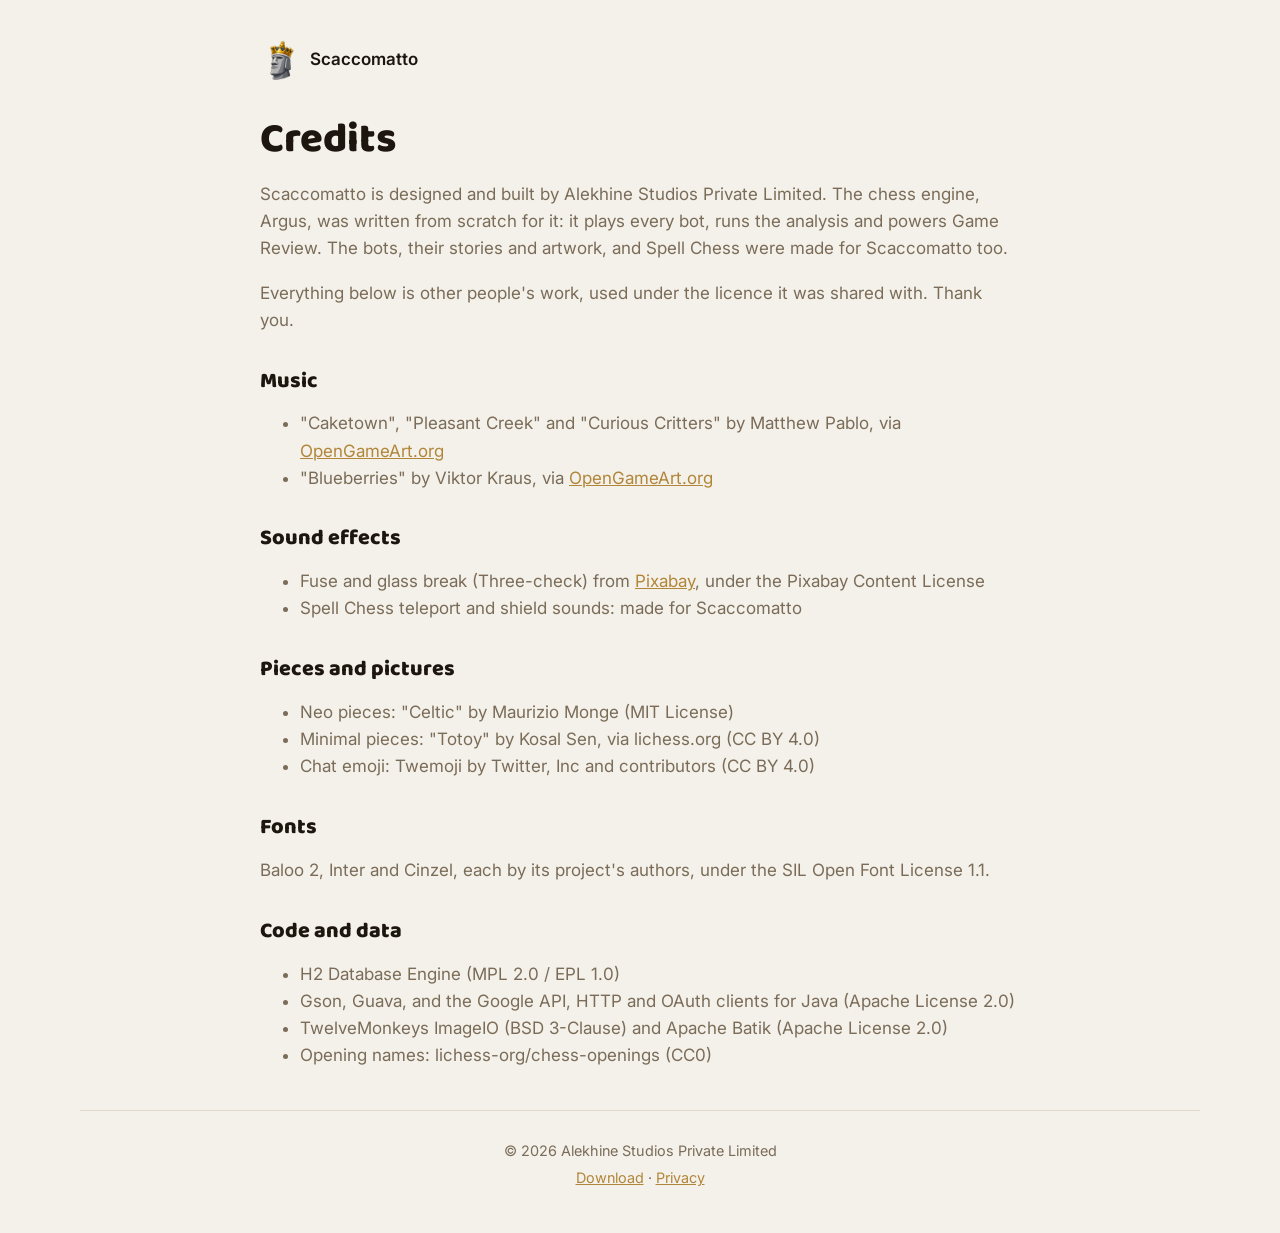
==== credits.html @ 59cbc1a7 "Website" ====
<!doctype html>
<html lang="en">
<head>
<meta charset="utf-8">
<meta name="viewport" content="width=device-width, initial-scale=1">
<title>Scaccomatto Credits</title>
<link rel="icon" href="img/icon.png">
<link rel="preconnect" href="https://fonts.googleapis.com">
<link rel="preconnect" href="https://fonts.gstatic.com" crossorigin>
<link href="https://fonts.googleapis.com/css2?family=Baloo+2:wght@700;800&family=Inter:wght@400;500;600&display=swap" rel="stylesheet">
<link rel="stylesheet" href="style.css">
</head>
<body>
<div class="page">
  <a class="back" href="index.html"><img src="img/icon.png" alt="" width="40" height="40">Scaccomatto</a>

  <h1>Credits</h1>
  <p>Scaccomatto is designed and built by Alekhine Studios Private Limited. The chess engine, Argus, was written from scratch for it: it plays every bot, runs the analysis and powers Game Review. The bots, their stories and artwork, and Spell Chess were made for Scaccomatto too.</p>
  <p>Everything below is other people's work, used under the licence it was shared with. Thank you.</p>

  <h2>Music</h2>
  <ul>
    <li>"Caketown", "Pleasant Creek" and "Curious Critters" by Matthew Pablo, via <a href="https://opengameart.org/users/matthew-pablo">OpenGameArt.org</a></li>
    <li>"Blueberries" by Viktor Kraus, via <a href="https://opengameart.org/content/blueberries">OpenGameArt.org</a></li>
  </ul>

  <h2>Sound effects</h2>
  <ul>
    <li>Fuse and glass break (Three-check) from <a href="https://pixabay.com/sound-effects/">Pixabay</a>, under the Pixabay Content License</li>
    <li>Spell Chess teleport and shield sounds: made for Scaccomatto</li>
  </ul>

  <h2>Pieces and pictures</h2>
  <ul>
    <li>Neo pieces: "Celtic" by Maurizio Monge (MIT License)</li>
    <li>Minimal pieces: "Totoy" by Kosal Sen, via lichess.org (CC BY 4.0)</li>
    <li>Chat emoji: Twemoji by Twitter, Inc and contributors (CC BY 4.0)</li>
  </ul>

  <h2>Fonts</h2>
  <p>Baloo 2, Inter and Cinzel, each by its project's authors, under the SIL Open Font License 1.1.</p>

  <h2>Code and data</h2>
  <ul>
    <li>H2 Database Engine (MPL 2.0 / EPL 1.0)</li>
    <li>Gson, Guava, and the Google API, HTTP and OAuth clients for Java (Apache License 2.0)</li>
    <li>TwelveMonkeys ImageIO (BSD 3-Clause) and Apache Batik (Apache License 2.0)</li>
    <li>Opening names: lichess-org/chess-openings (CC0)</li>
  </ul>
</div>
<footer>
  <p>© 2026 Alekhine Studios Private Limited</p>
  <p><a href="index.html">Download</a> · <a href="privacy.html">Privacy</a></p>
</footer>
</body>
</html>
---- style.css ----
:root {
  --bg: #f4f1ea;
  --bg-2: #ebe6db;
  --card: #ffffff;
  --ink: #1c160e;
  --muted: #7a6c58;
  --line: #e0d9cb;
  --gold: #d6a034;
  --gold-deep: #b1863a;
  --shadow: 0 1px 2px rgba(25, 18, 10, .08), 0 8px 24px rgba(25, 18, 10, .10);
  --radius: 22px;
  color-scheme: light;
}
@media (prefers-color-scheme: dark) {
  :root:not([data-theme="light"]) {
    --bg: #1b1b20;
    --bg-2: #232329;
    --card: #26262d;
    --ink: #f3efe7;
    --muted: #b0a796;
    --line: #34343c;
    --gold: #e0ad45;
    --gold-deep: #e9bf68;
    --shadow: 0 1px 2px rgba(0, 0, 0, .3), 0 8px 24px rgba(0, 0, 0, .35);
    color-scheme: dark;
  }
}
:root[data-theme="dark"] {
  --bg: #1b1b20; --bg-2: #232329; --card: #26262d; --ink: #f3efe7; --muted: #b0a796;
  --line: #34343c; --gold: #e0ad45; --gold-deep: #e9bf68;
  --shadow: 0 1px 2px rgba(0, 0, 0, .3), 0 8px 24px rgba(0, 0, 0, .35);
  color-scheme: dark;
}

* { box-sizing: border-box; }
html { -webkit-text-size-adjust: 100%; }
body {
  margin: 0;
  background: var(--bg);
  color: var(--ink);
  font: 17px/1.6 Inter, system-ui, -apple-system, "Segoe UI", sans-serif;
}
img { max-width: 100%; height: auto; display: block; }
a { color: var(--gold-deep); }
a:hover { color: var(--gold); }
h1, h2, h3 { font-family: "Baloo 2", Inter, sans-serif; line-height: 1.15; margin: 0 0 .4em; }
h2 { font-size: clamp(1.6rem, 3vw, 2.1rem); font-weight: 800; }
h3 { font-size: 1.35rem; font-weight: 800; }
code {
  font: .92em ui-monospace, SFMono-Regular, Menlo, Consolas, monospace;
  background: var(--bg-2); border: 1px solid var(--line); border-radius: 6px; padding: .05em .35em;
}
code.block { display: inline-block; margin-top: .4em; padding: .45em .7em; word-break: break-all; }

.hero, main, footer { width: min(1120px, 100% - 32px); margin-inline: auto; }

.hero { text-align: center; padding: 56px 0 28px; }
.wordmark { width: min(620px, 100%); margin: 0 auto; }
.tagline { font: 800 clamp(1.3rem, 3vw, 1.7rem) "Baloo 2", sans-serif; margin: 10px 0 4px; }
.lead { color: var(--muted); max-width: 600px; margin: 0 auto 28px; }

.downloads { display: flex; gap: 14px; justify-content: center; flex-wrap: wrap; }
.btn {
  display: inline-flex; align-items: center; gap: 14px; text-decoration: none;
  padding: 14px 24px 14px 20px; border-radius: 18px; min-width: 270px;
  box-shadow: var(--shadow); transition: transform .15s ease, box-shadow .15s ease, background .15s ease;
}
.btn:hover { transform: translateY(-2px); }
.btn:focus-visible { outline: 3px solid var(--gold); outline-offset: 3px; }
.btn svg { width: 28px; height: 28px; fill: currentColor; flex: none; }
.btn span { display: flex; flex-direction: column; text-align: left; line-height: 1.25; }
.btn strong { font: 800 1.15rem "Baloo 2", sans-serif; }
.btn small { font-size: .82rem; opacity: .85; }
.btn-primary { background: var(--gold); color: #fff; }
.btn-primary:hover { background: #c8922a; color: #fff; }
.btn-secondary { background: var(--card); color: var(--ink); border: 1px solid var(--line); }
.btn-secondary:hover { color: var(--ink); }
.fineprint { color: var(--muted); font-size: .9rem; margin-top: 18px; }

.showcase { margin: 24px 0 64px; }
.showcase img, .features img, .gallery img {
  border-radius: var(--radius); box-shadow: var(--shadow); border: 1px solid var(--line);
}

.features { display: grid; grid-template-columns: repeat(2, 1fr); gap: 40px 32px; margin-bottom: 56px; }
.features article img { margin-bottom: 16px; }
.features p { color: var(--muted); margin: 0; }

.gallery { display: grid; grid-template-columns: repeat(4, 1fr); gap: 14px; margin-bottom: 72px; }
.gallery img { border-radius: 14px; }

.install { margin-bottom: 64px; }
.cols { display: grid; grid-template-columns: 1fr 1fr; gap: 20px; }
.card {
  background: var(--card); border: 1px solid var(--line); border-radius: var(--radius);
  padding: 22px 26px; box-shadow: var(--shadow);
}
.card ol { padding-left: 1.2em; margin: 0 0 12px; }
.card li { margin-bottom: 8px; }
.note { color: var(--muted); font-size: .9rem; margin: 0; }

.faq { margin-bottom: 64px; max-width: 760px; }
details {
  background: var(--card); border: 1px solid var(--line); border-radius: 16px;
  padding: 14px 20px; margin-bottom: 10px;
}
summary { cursor: pointer; font-weight: 600; }
details p { color: var(--muted); margin: 10px 0 2px; }

footer { border-top: 1px solid var(--line); padding: 24px 0 40px; color: var(--muted); font-size: .9rem; text-align: center; }
footer p { margin: 4px 0; }

/* plain text pages (privacy, credits) */
.page { width: min(760px, 100% - 32px); margin: 0 auto; padding: 40px 0 24px; }
.page .back { display: inline-flex; align-items: center; gap: 10px; text-decoration: none; color: var(--ink); font-weight: 600; }
.page .back img { width: 40px; }
.page h1 { font-size: clamp(2rem, 5vw, 2.6rem); font-weight: 800; margin-top: 28px; }
.page h2 { font-size: 1.35rem; margin-top: 1.6em; }
.page p, .page li { color: var(--muted); }
.page .updated { font-size: .9rem; }

@media (max-width: 820px) {
  .features, .cols { grid-template-columns: 1fr; }
  .gallery { grid-template-columns: 1fr 1fr; }
  .btn { min-width: 0; width: 100%; }
}
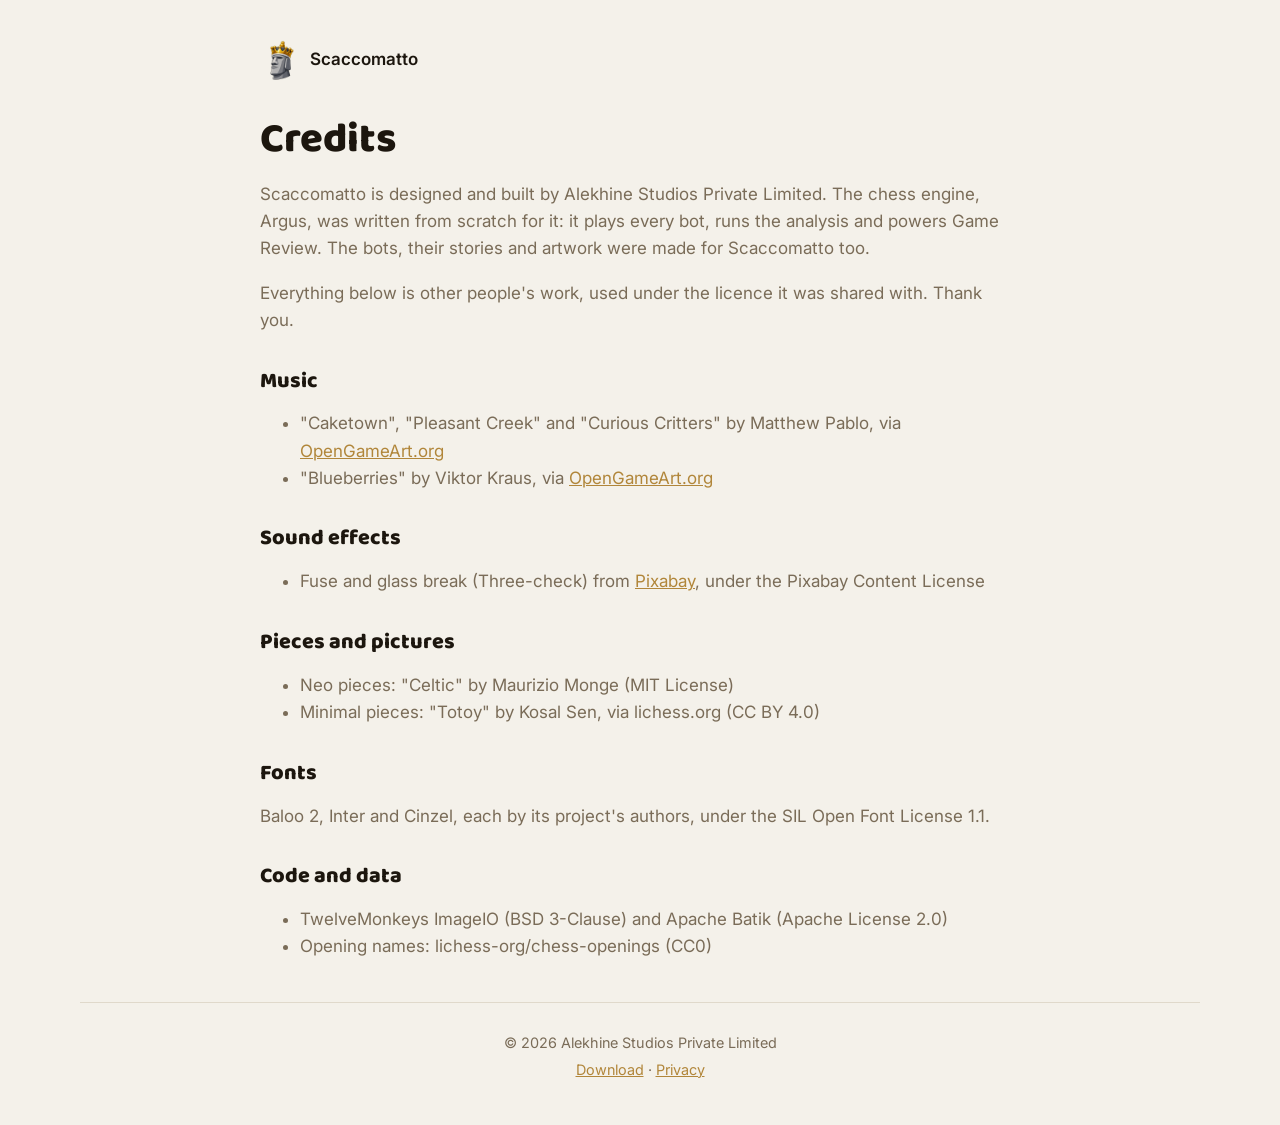
==== commit 47506306: "Offer the free version" ====
--- a/credits.html
+++ b/credits.html
@@ -3,7 +3,7 @@
 <head>
 <meta charset="utf-8">
 <meta name="viewport" content="width=device-width, initial-scale=1">
-<title>Scaccomatto Credits</title>
+<title>Scaccomatto Free Credits</title>
 <link rel="icon" href="img/icon.png">
 <link rel="preconnect" href="https://fonts.googleapis.com">
 <link rel="preconnect" href="https://fonts.gstatic.com" crossorigin>
@@ -15,7 +15,7 @@
   <a class="back" href="index.html"><img src="img/icon.png" alt="" width="40" height="40">Scaccomatto</a>
 
   <h1>Credits</h1>
-  <p>Scaccomatto is designed and built by Alekhine Studios Private Limited. The chess engine, Argus, was written from scratch for it: it plays every bot, runs the analysis and powers Game Review. The bots, their stories and artwork, and Spell Chess were made for Scaccomatto too.</p>
+  <p>Scaccomatto is designed and built by Alekhine Studios Private Limited. The chess engine, Argus, was written from scratch for it: it plays every bot, runs the analysis and powers Game Review. The bots, their stories and artwork were made for Scaccomatto too.</p>
   <p>Everything below is other people's work, used under the licence it was shared with. Thank you.</p>
 
   <h2>Music</h2>
@@ -27,14 +27,12 @@
   <h2>Sound effects</h2>
   <ul>
     <li>Fuse and glass break (Three-check) from <a href="https://pixabay.com/sound-effects/">Pixabay</a>, under the Pixabay Content License</li>
-    <li>Spell Chess teleport and shield sounds: made for Scaccomatto</li>
   </ul>
 
   <h2>Pieces and pictures</h2>
   <ul>
     <li>Neo pieces: "Celtic" by Maurizio Monge (MIT License)</li>
     <li>Minimal pieces: "Totoy" by Kosal Sen, via lichess.org (CC BY 4.0)</li>
-    <li>Chat emoji: Twemoji by Twitter, Inc and contributors (CC BY 4.0)</li>
   </ul>
 
   <h2>Fonts</h2>
@@ -42,8 +40,6 @@
 
   <h2>Code and data</h2>
   <ul>
-    <li>H2 Database Engine (MPL 2.0 / EPL 1.0)</li>
-    <li>Gson, Guava, and the Google API, HTTP and OAuth clients for Java (Apache License 2.0)</li>
     <li>TwelveMonkeys ImageIO (BSD 3-Clause) and Apache Batik (Apache License 2.0)</li>
     <li>Opening names: lichess-org/chess-openings (CC0)</li>
   </ul>
--- a/style.css
+++ b/style.css
@@ -124,3 +124,6 @@
   .gallery { grid-template-columns: 1fr 1fr; }
   .btn { min-width: 0; width: 100%; }
 }
+
+/* the "full version" card stands out a little */
+.features article.full h2 { color: var(--gold-deep); }
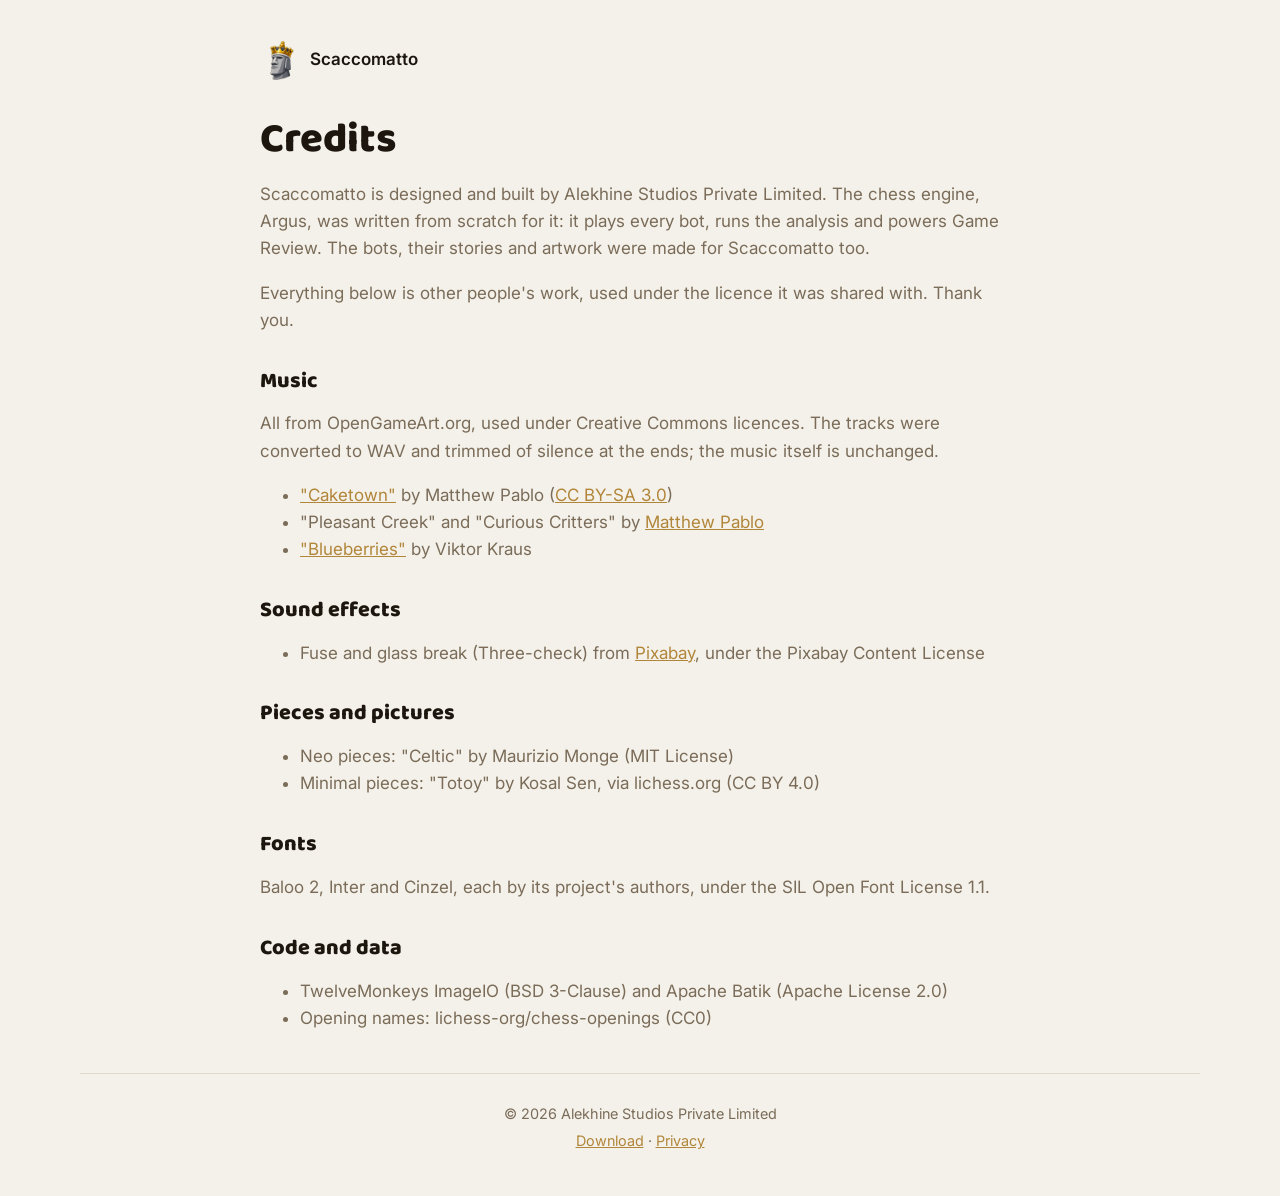
==== commit 5170f9c3: "Music credits" ====
--- a/credits.html
+++ b/credits.html
@@ -19,9 +19,11 @@
   <p>Everything below is other people's work, used under the licence it was shared with. Thank you.</p>
 
   <h2>Music</h2>
+  <p>All from OpenGameArt.org, used under Creative Commons licences. The tracks were converted to WAV and trimmed of silence at the ends; the music itself is unchanged.</p>
   <ul>
-    <li>"Caketown", "Pleasant Creek" and "Curious Critters" by Matthew Pablo, via <a href="https://opengameart.org/users/matthew-pablo">OpenGameArt.org</a></li>
-    <li>"Blueberries" by Viktor Kraus, via <a href="https://opengameart.org/content/blueberries">OpenGameArt.org</a></li>
+    <li><a href="https://opengameart.org/content/caketown-cuteplayful">"Caketown"</a> by Matthew Pablo (<a href="https://creativecommons.org/licenses/by-sa/3.0/">CC BY-SA 3.0</a>)</li>
+    <li>"Pleasant Creek" and "Curious Critters" by <a href="https://opengameart.org/users/matthew-pablo">Matthew Pablo</a></li>
+    <li><a href="https://opengameart.org/content/blueberries">"Blueberries"</a> by Viktor Kraus</li>
   </ul>
 
   <h2>Sound effects</h2>
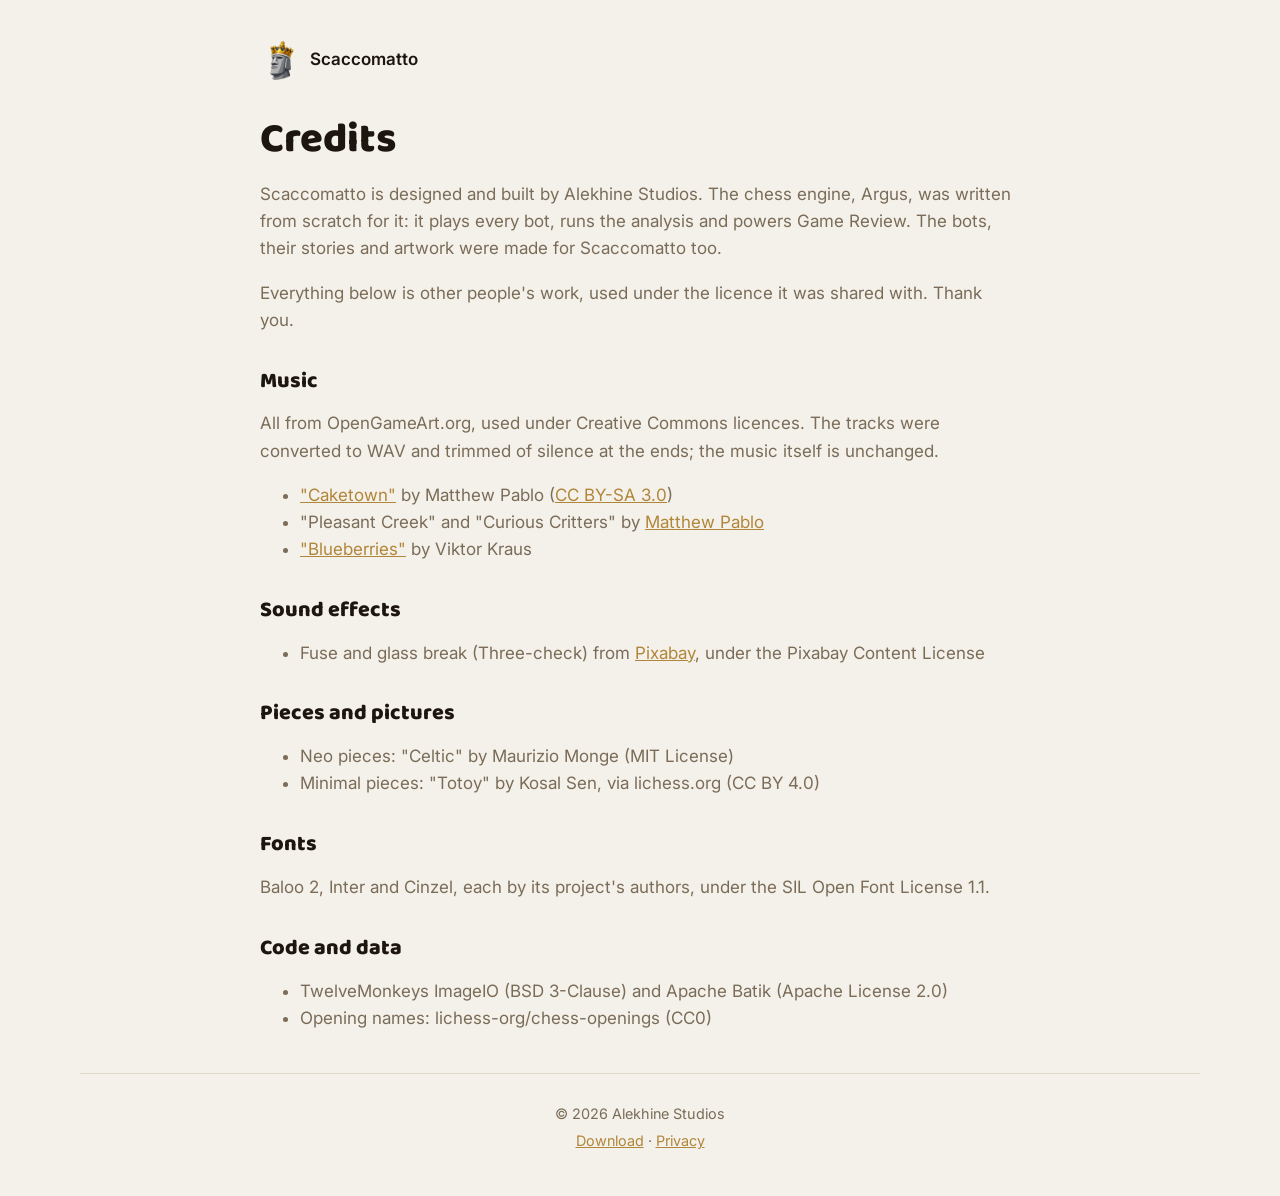
==== commit c2accb17: "Free 1.1.0" ====
--- a/credits.html
+++ b/credits.html
@@ -15,7 +15,7 @@
   <a class="back" href="index.html"><img src="img/icon.png" alt="" width="40" height="40">Scaccomatto</a>
 
   <h1>Credits</h1>
-  <p>Scaccomatto is designed and built by Alekhine Studios Private Limited. The chess engine, Argus, was written from scratch for it: it plays every bot, runs the analysis and powers Game Review. The bots, their stories and artwork were made for Scaccomatto too.</p>
+  <p>Scaccomatto is designed and built by Alekhine Studios. The chess engine, Argus, was written from scratch for it: it plays every bot, runs the analysis and powers Game Review. The bots, their stories and artwork were made for Scaccomatto too.</p>
   <p>Everything below is other people's work, used under the licence it was shared with. Thank you.</p>
 
   <h2>Music</h2>
@@ -47,7 +47,7 @@
   </ul>
 </div>
 <footer>
-  <p>© 2026 Alekhine Studios Private Limited</p>
+  <p>© 2026 Alekhine Studios</p>
   <p><a href="index.html">Download</a> · <a href="privacy.html">Privacy</a></p>
 </footer>
 </body>
--- a/style.css
+++ b/style.css
@@ -127,3 +127,9 @@
 
 /* the "full version" card stands out a little */
 .features article.full h2 { color: var(--gold-deep); }
+/* an odd number of features: the "full version" card takes the whole last row */
+.features article.full { grid-column: 1 / -1; display: grid; grid-template-columns: 1fr 1fr; gap: 0 32px; align-items: center; }
+.features article.full img { grid-row: span 2; margin-bottom: 0; }
+.features article.full h2 { align-self: end; }
+.features article.full p { align-self: start; }
+@media (max-width: 820px) { .features article.full { display: block; } .features article.full img { margin-bottom: 16px; } }
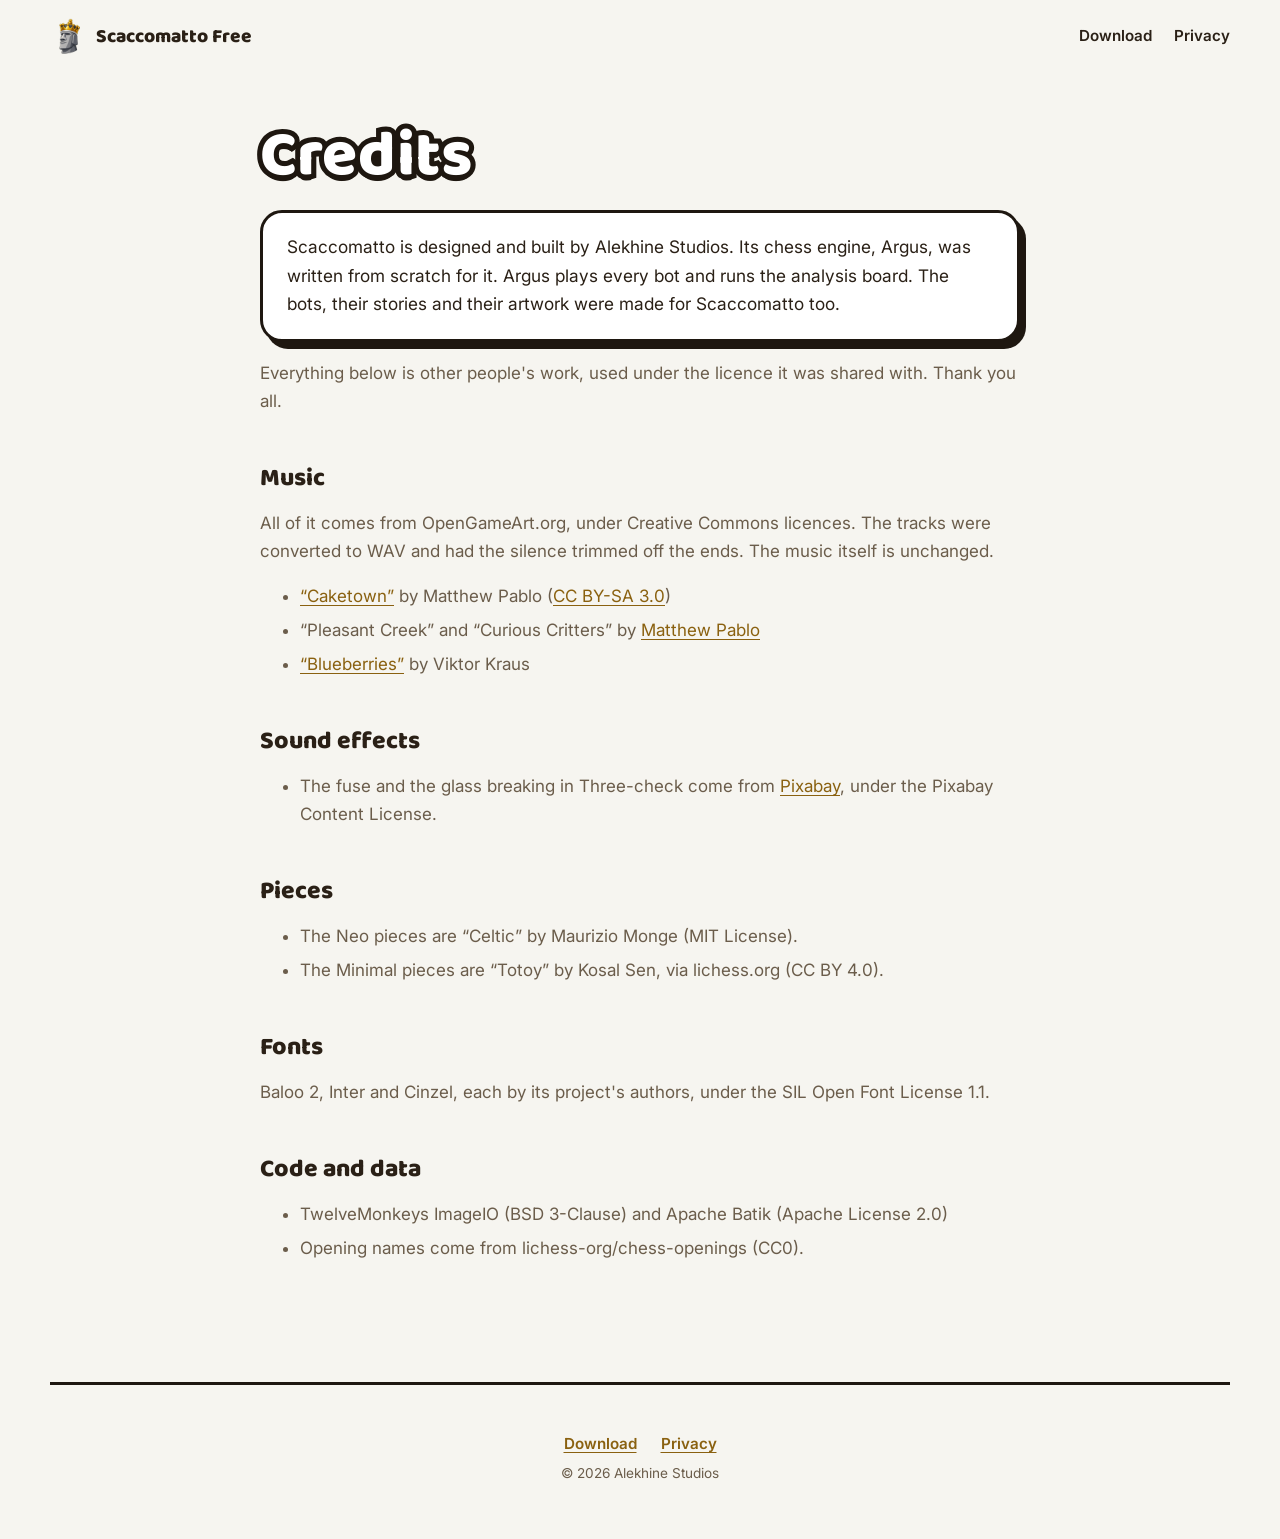
==== commit 99f3b7dd: "New website design" ====
--- a/credits.html
+++ b/credits.html
@@ -3,38 +3,47 @@
 <head>
 <meta charset="utf-8">
 <meta name="viewport" content="width=device-width, initial-scale=1">
-<title>Scaccomatto Free Credits</title>
+<title>Credits – Scaccomatto Free</title>
 <link rel="icon" href="img/icon.png">
 <link rel="preconnect" href="https://fonts.googleapis.com">
 <link rel="preconnect" href="https://fonts.gstatic.com" crossorigin>
-<link href="https://fonts.googleapis.com/css2?family=Baloo+2:wght@700;800&family=Inter:wght@400;500;600&display=swap" rel="stylesheet">
+<link href="https://fonts.googleapis.com/css2?family=Baloo+2:wght@600;700;800&family=Inter:wght@400;500;600&display=swap" rel="stylesheet">
 <link rel="stylesheet" href="style.css">
 </head>
 <body>
-<div class="page">
-  <a class="back" href="index.html"><img src="img/icon.png" alt="" width="40" height="40">Scaccomatto</a>
 
-  <h1>Credits</h1>
-  <p>Scaccomatto is designed and built by Alekhine Studios. The chess engine, Argus, was written from scratch for it: it plays every bot, runs the analysis and powers Game Review. The bots, their stories and artwork were made for Scaccomatto too.</p>
-  <p>Everything below is other people's work, used under the licence it was shared with. Thank you.</p>
+<nav class="topbar">
+  <a class="brand" href="index.html"><img src="img/icon.png" alt="" width="36" height="36">Scaccomatto Free</a>
+  <span class="topbar-links">
+    <a href="index.html">Download</a>
+    <a href="privacy.html">Privacy</a>
+  </span>
+</nav>
+
+<main class="page">
+  <h1 class="outlined">Credits</h1>
+
+  <p class="short">Scaccomatto is designed and built by Alekhine Studios. Its chess engine, Argus, was written from scratch for it. Argus plays every bot and runs the analysis board. The bots, their stories and their artwork were made for Scaccomatto too.</p>
+
+  <p>Everything below is other people's work, used under the licence it was shared with. Thank you all.</p>
 
   <h2>Music</h2>
-  <p>All from OpenGameArt.org, used under Creative Commons licences. The tracks were converted to WAV and trimmed of silence at the ends; the music itself is unchanged.</p>
+  <p>All of it comes from OpenGameArt.org, under Creative Commons licences. The tracks were converted to WAV and had the silence trimmed off the ends. The music itself is unchanged.</p>
   <ul>
-    <li><a href="https://opengameart.org/content/caketown-cuteplayful">"Caketown"</a> by Matthew Pablo (<a href="https://creativecommons.org/licenses/by-sa/3.0/">CC BY-SA 3.0</a>)</li>
-    <li>"Pleasant Creek" and "Curious Critters" by <a href="https://opengameart.org/users/matthew-pablo">Matthew Pablo</a></li>
-    <li><a href="https://opengameart.org/content/blueberries">"Blueberries"</a> by Viktor Kraus</li>
+    <li><a href="https://opengameart.org/content/caketown-cuteplayful">“Caketown”</a> by Matthew Pablo (<a href="https://creativecommons.org/licenses/by-sa/3.0/">CC BY-SA 3.0</a>)</li>
+    <li>“Pleasant Creek” and “Curious Critters” by <a href="https://opengameart.org/users/matthew-pablo">Matthew Pablo</a></li>
+    <li><a href="https://opengameart.org/content/blueberries">“Blueberries”</a> by Viktor Kraus</li>
   </ul>
 
   <h2>Sound effects</h2>
   <ul>
-    <li>Fuse and glass break (Three-check) from <a href="https://pixabay.com/sound-effects/">Pixabay</a>, under the Pixabay Content License</li>
+    <li>The fuse and the glass breaking in Three-check come from <a href="https://pixabay.com/sound-effects/">Pixabay</a>, under the Pixabay Content License.</li>
   </ul>
 
-  <h2>Pieces and pictures</h2>
+  <h2>Pieces</h2>
   <ul>
-    <li>Neo pieces: "Celtic" by Maurizio Monge (MIT License)</li>
-    <li>Minimal pieces: "Totoy" by Kosal Sen, via lichess.org (CC BY 4.0)</li>
+    <li>The Neo pieces are “Celtic” by Maurizio Monge (MIT License).</li>
+    <li>The Minimal pieces are “Totoy” by Kosal Sen, via lichess.org (CC BY 4.0).</li>
   </ul>
 
   <h2>Fonts</h2>
@@ -43,12 +52,13 @@
   <h2>Code and data</h2>
   <ul>
     <li>TwelveMonkeys ImageIO (BSD 3-Clause) and Apache Batik (Apache License 2.0)</li>
-    <li>Opening names: lichess-org/chess-openings (CC0)</li>
+    <li>Opening names come from lichess-org/chess-openings (CC0).</li>
   </ul>
-</div>
-<footer>
-  <p>© 2026 Alekhine Studios</p>
-  <p><a href="index.html">Download</a> · <a href="privacy.html">Privacy</a></p>
+</main>
+
+<footer class="site-footer">
+  <p class="footer-links"><a href="index.html">Download</a><a href="privacy.html">Privacy</a></p>
+  <p class="copy-line">© 2026 Alekhine Studios</p>
 </footer>
 </body>
 </html>
--- a/style.css
+++ b/style.css
@@ -1,135 +1,313 @@
+/* Scaccomatto Free website
+   The look: the lid of a board game box. Thick dark outlines, hard shadows,
+   chunky outlined headings like the titles inside the game. */
+
 :root {
-  --bg: #f4f1ea;
-  --bg-2: #ebe6db;
-  --card: #ffffff;
-  --ink: #1c160e;
-  --muted: #7a6c58;
-  --line: #e0d9cb;
-  --gold: #d6a034;
-  --gold-deep: #b1863a;
-  --shadow: 0 1px 2px rgba(25, 18, 10, .08), 0 8px 24px rgba(25, 18, 10, .10);
+  --table: #f6f5f0;        /* page background, same as the game's */
+  --check: #f6ead0;        /* the pale squares of the tablecloth pattern */
+  --paper: #ffffff;        /* cards and panels */
+  --text: #2a2016;
+  --muted: #6b5d4b;
+  --outline: #1e1710;      /* outlines on lettering, and hard shadows */
+  --edge: #1e1710;         /* thick borders around cards and buttons */
+  --gold: #d9a43a;
+  --gold-text: #8a6110;    /* gold that's dark enough to read as text */
+  --gold-soft: #fbefd4;
+  --purple: #75649a;       /* the frames around icons in the game */
+  --line: #e2d9c8;
   --radius: 22px;
   color-scheme: light;
 }
 @media (prefers-color-scheme: dark) {
   :root:not([data-theme="light"]) {
-    --bg: #1b1b20;
-    --bg-2: #232329;
-    --card: #26262d;
-    --ink: #f3efe7;
-    --muted: #b0a796;
-    --line: #34343c;
-    --gold: #e0ad45;
-    --gold-deep: #e9bf68;
-    --shadow: 0 1px 2px rgba(0, 0, 0, .3), 0 8px 24px rgba(0, 0, 0, .35);
+    --table: #1d1813; --check: #241e17; --paper: #2a231b; --text: #f3ecdf; --muted: #bcae98;
+    --outline: #0b0805; --edge: #7d6747; --gold-text: #e9bd62; --gold-soft: #3a2f1e; --line: #3c3226;
     color-scheme: dark;
   }
 }
 :root[data-theme="dark"] {
-  --bg: #1b1b20; --bg-2: #232329; --card: #26262d; --ink: #f3efe7; --muted: #b0a796;
-  --line: #34343c; --gold: #e0ad45; --gold-deep: #e9bf68;
-  --shadow: 0 1px 2px rgba(0, 0, 0, .3), 0 8px 24px rgba(0, 0, 0, .35);
+  --table: #1d1813; --check: #241e17; --paper: #2a231b; --text: #f3ecdf; --muted: #bcae98;
+  --outline: #0b0805; --edge: #7d6747; --gold-text: #e9bd62; --gold-soft: #3a2f1e; --line: #3c3226;
   color-scheme: dark;
 }
 
 * { box-sizing: border-box; }
-html { -webkit-text-size-adjust: 100%; }
+html { -webkit-text-size-adjust: 100%; scroll-behavior: smooth; overflow-x: clip; }
+@media (prefers-reduced-motion: reduce) { html { scroll-behavior: auto; } }
 body {
   margin: 0;
-  background: var(--bg);
-  color: var(--ink);
-  font: 17px/1.6 Inter, system-ui, -apple-system, "Segoe UI", sans-serif;
+  background: var(--table);
+  color: var(--text);
+  font: 17px/1.65 Inter, system-ui, -apple-system, "Segoe UI", sans-serif;
 }
 img { max-width: 100%; height: auto; display: block; }
-a { color: var(--gold-deep); }
-a:hover { color: var(--gold); }
-h1, h2, h3 { font-family: "Baloo 2", Inter, sans-serif; line-height: 1.15; margin: 0 0 .4em; }
-h2 { font-size: clamp(1.6rem, 3vw, 2.1rem); font-weight: 800; }
-h3 { font-size: 1.35rem; font-weight: 800; }
+a { color: var(--gold-text); text-underline-offset: 3px; }
+a:hover { color: var(--text); }
+:focus-visible { outline: 3px solid var(--gold); outline-offset: 3px; border-radius: 6px; }
+h1, h2, h3 { font-family: "Baloo 2", "Arial Rounded MT Bold", Inter, sans-serif; line-height: 1.1; margin: 0; }
 code {
-  font: .92em ui-monospace, SFMono-Regular, Menlo, Consolas, monospace;
-  background: var(--bg-2); border: 1px solid var(--line); border-radius: 6px; padding: .05em .35em;
-}
-code.block { display: inline-block; margin-top: .4em; padding: .45em .7em; word-break: break-all; }
-
-.hero, main, footer { width: min(1120px, 100% - 32px); margin-inline: auto; }
-
-.hero { text-align: center; padding: 56px 0 28px; }
-.wordmark { width: min(620px, 100%); margin: 0 auto; }
-.tagline { font: 800 clamp(1.3rem, 3vw, 1.7rem) "Baloo 2", sans-serif; margin: 10px 0 4px; }
-.lead { color: var(--muted); max-width: 600px; margin: 0 auto 28px; }
-
-.downloads { display: flex; gap: 14px; justify-content: center; flex-wrap: wrap; }
+  font: .9em ui-monospace, "DejaVu Sans Mono", Menlo, Consolas, monospace;
+  background: var(--table); border: 1.5px solid var(--line); border-radius: 7px; padding: .08em .4em;
+}
+
+/* The game's title style: white letters with a thick dark outline */
+.outlined {
+  color: #fff;
+  font-weight: 800;
+  -webkit-text-stroke: .16em var(--outline);
+  paint-order: stroke fill;
+  letter-spacing: .01em;
+  text-shadow: 0 .09em 0 var(--outline);
+}
+
+/* ---------- top bar ---------- */
+.topbar {
+  width: min(1180px, 100% - 32px); margin: 0 auto; padding: 18px 0;
+  display: flex; align-items: center; justify-content: space-between; gap: 16px;
+}
+.brand { display: inline-flex; align-items: center; gap: 10px; font: 800 1.2rem "Baloo 2", sans-serif; color: var(--text); text-decoration: none; }
+.brand img { width: 36px; border-radius: 10px; }
+.topbar-links { display: flex; gap: 22px; font-weight: 600; font-size: .95rem; }
+.topbar-links a { color: var(--text); text-decoration: none; }
+.topbar-links a:hover { color: var(--gold-text); }
+
+/* ---------- hero: the box lid ---------- */
+.hero {
+  width: min(1180px, 100% - 32px); margin: 0 auto; padding: 36px 0 40px;
+  position: relative;
+}
+/* the tablecloth behind the lid */
+.hero::before {
+  content: ""; position: absolute; inset: 0 calc(50% - 50vw); z-index: -1;
+  background: repeating-conic-gradient(var(--check) 0 25%, transparent 0 50%) 0 0 / 64px 64px;
+  -webkit-mask-image: linear-gradient(#000 0, #000 45%, transparent 85%);
+          mask-image: linear-gradient(#000 0, #000 45%, transparent 85%);
+}
+.lid { position: relative; max-width: 1040px; margin: 64px auto 0; }
+.lid-art {
+  margin: 0; padding: 14px;
+  background: var(--paper);
+  border: 4px solid var(--edge); border-radius: 30px;
+  box-shadow: 12px 12px 0 var(--outline);
+  transform: rotate(-1.2deg);
+}
+.lid-art img { border-radius: 18px; border: 2.5px solid var(--edge); }
+.lid-wordmark {
+  position: absolute; z-index: 2; left: -18px; top: -92px;
+  width: min(440px, 52%);
+  filter: drop-shadow(5px 6px 0 var(--outline));
+  transform: rotate(-4deg);
+}
+.seal {
+  position: absolute; z-index: 2; right: -22px; top: -36px;
+  width: 128px; height: 128px; border-radius: 50%;
+  display: grid; place-items: center;
+  background: var(--gold); border: 4px solid var(--edge);
+  box-shadow: 5px 6px 0 var(--outline);
+  font: 800 2.2rem/1 "Baloo 2", sans-serif; color: #fff;
+  -webkit-text-stroke: .14em var(--outline); paint-order: stroke fill;
+  transform: rotate(12deg);
+  animation: stamp .55s cubic-bezier(.3, 1.6, .5, 1) .35s both;
+}
+/* dashed ring inside the seal, like a printed sticker */
+.seal::after { content: ""; position: absolute; inset: 8px; border-radius: 50%; border: 2px dashed rgba(30, 23, 16, .45); }
+@keyframes stamp {
+  from { transform: rotate(-20deg) scale(1.8); opacity: 0; }
+  to   { transform: rotate(12deg) scale(1); opacity: 1; }
+}
+@media (prefers-reduced-motion: reduce) { .seal { animation: none; } }
+.lid-caption { text-align: right; color: var(--muted); font-size: .92rem; margin: 22px 8px 0 0; font-style: italic; }
+
+.hero-text { text-align: center; margin-top: 46px; }
+.hero h1 { font-size: clamp(2.6rem, 7vw, 5rem); }
+.lead { max-width: 34em; margin: 18px auto 30px; font-size: 1.12rem; }
+
+.downloads { display: flex; gap: 18px; justify-content: center; flex-wrap: wrap; }
 .btn {
   display: inline-flex; align-items: center; gap: 14px; text-decoration: none;
-  padding: 14px 24px 14px 20px; border-radius: 18px; min-width: 270px;
-  box-shadow: var(--shadow); transition: transform .15s ease, box-shadow .15s ease, background .15s ease;
-}
-.btn:hover { transform: translateY(-2px); }
-.btn:focus-visible { outline: 3px solid var(--gold); outline-offset: 3px; }
-.btn svg { width: 28px; height: 28px; fill: currentColor; flex: none; }
-.btn span { display: flex; flex-direction: column; text-align: left; line-height: 1.25; }
-.btn strong { font: 800 1.15rem "Baloo 2", sans-serif; }
-.btn small { font-size: .82rem; opacity: .85; }
-.btn-primary { background: var(--gold); color: #fff; }
-.btn-primary:hover { background: #c8922a; color: #fff; }
-.btn-secondary { background: var(--card); color: var(--ink); border: 1px solid var(--line); }
-.btn-secondary:hover { color: var(--ink); }
-.fineprint { color: var(--muted); font-size: .9rem; margin-top: 18px; }
-
-.showcase { margin: 24px 0 64px; }
-.showcase img, .features img, .gallery img {
-  border-radius: var(--radius); box-shadow: var(--shadow); border: 1px solid var(--line);
-}
-
-.features { display: grid; grid-template-columns: repeat(2, 1fr); gap: 40px 32px; margin-bottom: 56px; }
-.features article img { margin-bottom: 16px; }
-.features p { color: var(--muted); margin: 0; }
-
-.gallery { display: grid; grid-template-columns: repeat(4, 1fr); gap: 14px; margin-bottom: 72px; }
-.gallery img { border-radius: 14px; }
-
-.install { margin-bottom: 64px; }
-.cols { display: grid; grid-template-columns: 1fr 1fr; gap: 20px; }
-.card {
-  background: var(--card); border: 1px solid var(--line); border-radius: var(--radius);
-  padding: 22px 26px; box-shadow: var(--shadow);
-}
-.card ol { padding-left: 1.2em; margin: 0 0 12px; }
-.card li { margin-bottom: 8px; }
+  padding: 14px 26px 14px 20px; min-width: 290px;
+  border: 3px solid var(--edge); border-radius: 20px;
+  box-shadow: 0 6px 0 var(--outline);
+  color: var(--outline);
+  transition: transform .08s ease, box-shadow .08s ease;
+}
+.btn:hover { transform: translateY(-2px); box-shadow: 0 8px 0 var(--outline); color: var(--outline); }
+.btn:active { transform: translateY(6px); box-shadow: 0 0 0 var(--outline); }
+.btn svg { width: 30px; height: 30px; fill: currentColor; flex: none; }
+.btn span { display: flex; flex-direction: column; text-align: left; line-height: 1.2; }
+.btn strong { font: 800 1.25rem "Baloo 2", sans-serif; }
+.btn small { font-size: .82rem; font-weight: 500; opacity: .8; }
+.btn-gold { background: var(--gold); }
+.btn-white { background: #fff; }
+.fineprint { color: var(--muted); font-size: .92rem; margin: 22px auto 0; max-width: 40em; }
+
+/* ---------- shared section bits ---------- */
+main { width: min(1180px, 100% - 32px); margin: 0 auto; }
+main > section, .extras { margin-top: 110px; }
+.section-head { display: grid; grid-template-columns: auto 1fr; gap: 12px 48px; align-items: end; margin-bottom: 34px; }
+.section-head h2 { font-size: clamp(2.2rem, 5vw, 3.4rem); }
+.section-head p { margin: 0; max-width: 34em; color: var(--muted); }
+
+/* ---------- variants ---------- */
+.variant-grid {
+  list-style: none; margin: 0; padding: 0;
+  display: grid; grid-template-columns: repeat(4, 1fr); gap: 18px;
+}
+.variant-grid li {
+  background: var(--paper); border: 2.5px solid var(--edge); border-radius: 18px;
+  box-shadow: 4px 5px 0 var(--outline);
+  padding: 18px 18px 16px;
+}
+.variant-grid img { width: 64px; border: 3px solid var(--purple); border-radius: 12px; margin-bottom: 12px; }
+.variant-grid h3 { font-size: 1.3rem; font-weight: 800; }
+.variant-grid .ghost { background: transparent; border-style: dashed; box-shadow: none; }
+.variant-grid .ghost img { opacity: .6; }
+.badge {
+  display: inline-block; vertical-align: 3px; margin-left: 4px;
+  background: var(--gold); color: #fff; border-radius: 999px;
+  padding: 0 9px; font: 800 .75rem/1.7 "Baloo 2", sans-serif;
+}
+.variant-grid p { margin: 4px 0 0; color: var(--muted); font-size: .94rem; line-height: 1.45; }
+
+/* ---------- bots ---------- */
+.bot-row {
+  list-style: none; margin: 0; padding: 0;
+  display: grid; grid-template-columns: repeat(4, 1fr); gap: 22px;
+}
+.bot {
+  background: var(--paper); border: 3px solid var(--edge); border-radius: 22px;
+  box-shadow: 6px 7px 0 var(--outline);
+  padding: 22px 16px 20px; text-align: center;
+}
+/* laid down on the table, not quite straight */
+.bot:nth-child(1) { transform: rotate(-2deg); }
+.bot:nth-child(2) { transform: rotate(1.5deg) translateY(8px); }
+.bot:nth-child(3) { transform: rotate(-1deg); }
+.bot:nth-child(4) { transform: rotate(2.2deg) translateY(6px); }
+.bot img { width: 96px; margin: 0 auto 12px; border: 3px solid var(--purple); border-radius: 16px; }
+.bot h3 { font-size: 1.6rem; font-weight: 800; }
+.elo {
+  display: inline-block; margin-top: 6px; padding: 2px 12px; border-radius: 999px;
+  background: var(--gold-soft); color: var(--gold-text); font-weight: 700; font-size: .88rem;
+}
+.story {
+  margin: 56px auto 0; max-width: 40em; text-align: center;
+}
+.story p { font: 700 clamp(1.3rem, 2.6vw, 1.7rem)/1.35 "Baloo 2", sans-serif; margin: 0; }
+.story p::before { content: "“"; } .story p::after { content: "”"; }
+.story footer { margin-top: 10px; color: var(--muted); font-size: .95rem; }
+
+/* ---------- spectate + analysis ---------- */
+.duo { display: grid; grid-template-columns: 1fr 1fr; gap: 40px; }
+.duo img {
+  border: 3px solid var(--edge); border-radius: 20px; box-shadow: 7px 8px 0 var(--outline);
+  margin-bottom: 22px;
+}
+.duo h2 { font-size: 2rem; font-weight: 800; }
+.duo p { margin: 8px 0 0; color: var(--muted); }
+
+.extras { max-width: 38em; font-size: 1.1rem; }
+
+/* ---------- not in this box: an empty slot in the game tray ---------- */
+.tray {
+  border: 3px dashed var(--muted); border-radius: 28px;
+  padding: 34px 38px; max-width: 860px;
+  background: repeating-linear-gradient(-45deg, transparent 0 14px, rgba(138, 97, 16, .05) 14px 28px);
+}
+.tray h2 { font-size: 2rem; font-weight: 800; color: var(--muted); }
+.tray p { margin: 10px 0 0; max-width: 40em; }
+.tray .soon-line { display: flex; flex-wrap: wrap; gap: 10px; margin-top: 12px; }
+.soon {
+  display: inline-flex; align-items: center; gap: 8px;
+  background: var(--paper); border: 2px solid var(--edge); border-radius: 999px;
+  padding: 2px 6px 2px 14px; font-weight: 600; font-size: .95rem;
+}
+.soon::after {
+  content: "Soon"; background: var(--gold); color: #fff; border-radius: 999px;
+  padding: 0 9px; font: 800 .75rem/1.7 "Baloo 2", sans-serif;
+}
+
+/* ---------- install ---------- */
+.install h2 { font-size: clamp(2.2rem, 5vw, 3.4rem); margin-bottom: 30px; }
+.install-cols { display: grid; grid-template-columns: 1fr 1fr; gap: 26px; }
+.panel {
+  background: var(--paper); border: 3px solid var(--edge); border-radius: var(--radius);
+  box-shadow: 6px 7px 0 var(--outline); padding: 26px 30px; min-width: 0;
+}
+.panel h3 { font-size: 1.6rem; font-weight: 800; margin-bottom: 10px; }
+.panel ol { padding-left: 1.3em; margin: 0 0 16px; }
+.panel li { margin-bottom: 10px; }
+.panel li::marker { font: 800 1.05rem "Baloo 2", sans-serif; color: var(--gold-text); }
 .note { color: var(--muted); font-size: .9rem; margin: 0; }
-
-.faq { margin-bottom: 64px; max-width: 760px; }
+.cmd { display: flex; align-items: stretch; gap: 8px; margin-top: 8px; flex-wrap: wrap; }
+.cmd code { flex: 1 1 260px; min-width: 0; padding: .5em .7em; white-space: nowrap; overflow-x: auto; }
+.copy {
+  font: 700 .9rem "Baloo 2", sans-serif; cursor: pointer;
+  background: var(--gold); color: var(--outline);
+  border: 2px solid var(--edge); border-radius: 10px; padding: 0 14px;
+  box-shadow: 0 3px 0 var(--outline);
+}
+.copy:active { transform: translateY(3px); box-shadow: none; }
+
+/* ---------- questions ---------- */
+.faq { max-width: 800px; }
+.faq h2 { font-size: clamp(2.2rem, 5vw, 3.4rem); margin-bottom: 26px; }
 details {
-  background: var(--card); border: 1px solid var(--line); border-radius: 16px;
-  padding: 14px 20px; margin-bottom: 10px;
-}
-summary { cursor: pointer; font-weight: 600; }
-details p { color: var(--muted); margin: 10px 0 2px; }
-
-footer { border-top: 1px solid var(--line); padding: 24px 0 40px; color: var(--muted); font-size: .9rem; text-align: center; }
-footer p { margin: 4px 0; }
-
-/* plain text pages (privacy, credits) */
-.page { width: min(760px, 100% - 32px); margin: 0 auto; padding: 40px 0 24px; }
-.page .back { display: inline-flex; align-items: center; gap: 10px; text-decoration: none; color: var(--ink); font-weight: 600; }
-.page .back img { width: 40px; }
-.page h1 { font-size: clamp(2rem, 5vw, 2.6rem); font-weight: 800; margin-top: 28px; }
-.page h2 { font-size: 1.35rem; margin-top: 1.6em; }
+  background: var(--paper); border: 2.5px solid var(--edge); border-radius: 16px;
+  padding: 14px 22px; margin-bottom: 12px;
+}
+summary { cursor: pointer; font: 700 1.15rem "Baloo 2", sans-serif; list-style: none; display: flex; justify-content: space-between; gap: 12px; }
+summary::-webkit-details-marker { display: none; }
+summary::after { content: "+"; font-size: 1.5rem; line-height: 1; color: var(--gold-text); }
+details[open] summary::after { content: "–"; }
+details p { color: var(--muted); margin: 8px 0 4px; }
+
+/* ---------- footer ---------- */
+.site-footer {
+  width: min(1180px, 100% - 32px); margin: 120px auto 0; padding: 40px 0 48px;
+  border-top: 3px solid var(--edge); text-align: center; color: var(--muted); font-size: .95rem;
+}
+.site-footer img { width: 220px; margin: 0 auto 14px; }
+.site-footer p { margin: 6px 0; }
+.footer-links { display: flex; justify-content: center; gap: 24px; font-weight: 600; }
+.copy-line { font-size: .85rem; }
+
+/* ---------- plain pages (privacy, credits) ---------- */
+.page { width: min(760px, 100% - 32px); margin: 0 auto; padding: 20px 0 0; }
+.page h1 { font-size: clamp(2.6rem, 7vw, 4rem); margin: 30px 0 18px; }
+.page h2 { font-size: 1.55rem; font-weight: 800; margin: 2em 0 .4em; }
 .page p, .page li { color: var(--muted); }
+.page li { margin-bottom: 6px; }
 .page .updated { font-size: .9rem; }
-
-@media (max-width: 820px) {
-  .features, .cols { grid-template-columns: 1fr; }
-  .gallery { grid-template-columns: 1fr 1fr; }
+.page .short {
+  background: var(--paper); border: 3px solid var(--edge); border-radius: var(--radius);
+  box-shadow: 6px 7px 0 var(--outline); padding: 20px 24px; color: var(--text); font-size: 1.08rem;
+}
+
+/* ---------- smaller screens ---------- */
+@media (max-width: 960px) {
+  .variant-grid, .bot-row { grid-template-columns: repeat(2, 1fr); }
+  .section-head { grid-template-columns: 1fr; }
+}
+@media (max-width: 760px) {
+  .topbar-links { display: none; }
+  .duo, .install-cols { grid-template-columns: minmax(0, 1fr); }
+  .panel { padding: 22px 20px; }
+  .lid-art { padding: 8px; border-width: 3px; box-shadow: 7px 7px 0 var(--outline); border-radius: 22px; }
+  .lid-art img { border-radius: 14px; }
+  .lid { margin-top: 44px; }
+  .lid-wordmark { top: -46px; left: -6px; width: 62%; }
+  .seal { width: 84px; height: 84px; font-size: 1.45rem; right: -6px; top: -26px; border-width: 3px; }
+  .lid-caption { text-align: center; margin-right: 0; }
   .btn { min-width: 0; width: 100%; }
-}
-
-/* the "full version" card stands out a little */
-.features article.full h2 { color: var(--gold-deep); }
-/* an odd number of features: the "full version" card takes the whole last row */
-.features article.full { grid-column: 1 / -1; display: grid; grid-template-columns: 1fr 1fr; gap: 0 32px; align-items: center; }
-.features article.full img { grid-row: span 2; margin-bottom: 0; }
-.features article.full h2 { align-self: end; }
-.features article.full p { align-self: start; }
-@media (max-width: 820px) { .features article.full { display: block; } .features article.full img { margin-bottom: 16px; } }
+  main > section, .extras { margin-top: 80px; }
+  .tray { padding: 26px 22px; }
+}
+@media (max-width: 480px) {
+  .variant-grid { grid-template-columns: 1fr; gap: 12px; }
+  .variant-grid li { display: grid; grid-template-columns: 52px 1fr; gap: 0 14px; align-items: center; padding: 12px 14px; }
+  .variant-grid img { width: 52px; margin: 0; grid-row: span 2; border-width: 2.5px; }
+  .variant-grid p { margin: 0; }
+  .bot-row { gap: 16px; }
+  .bot img { width: 76px; }
+}
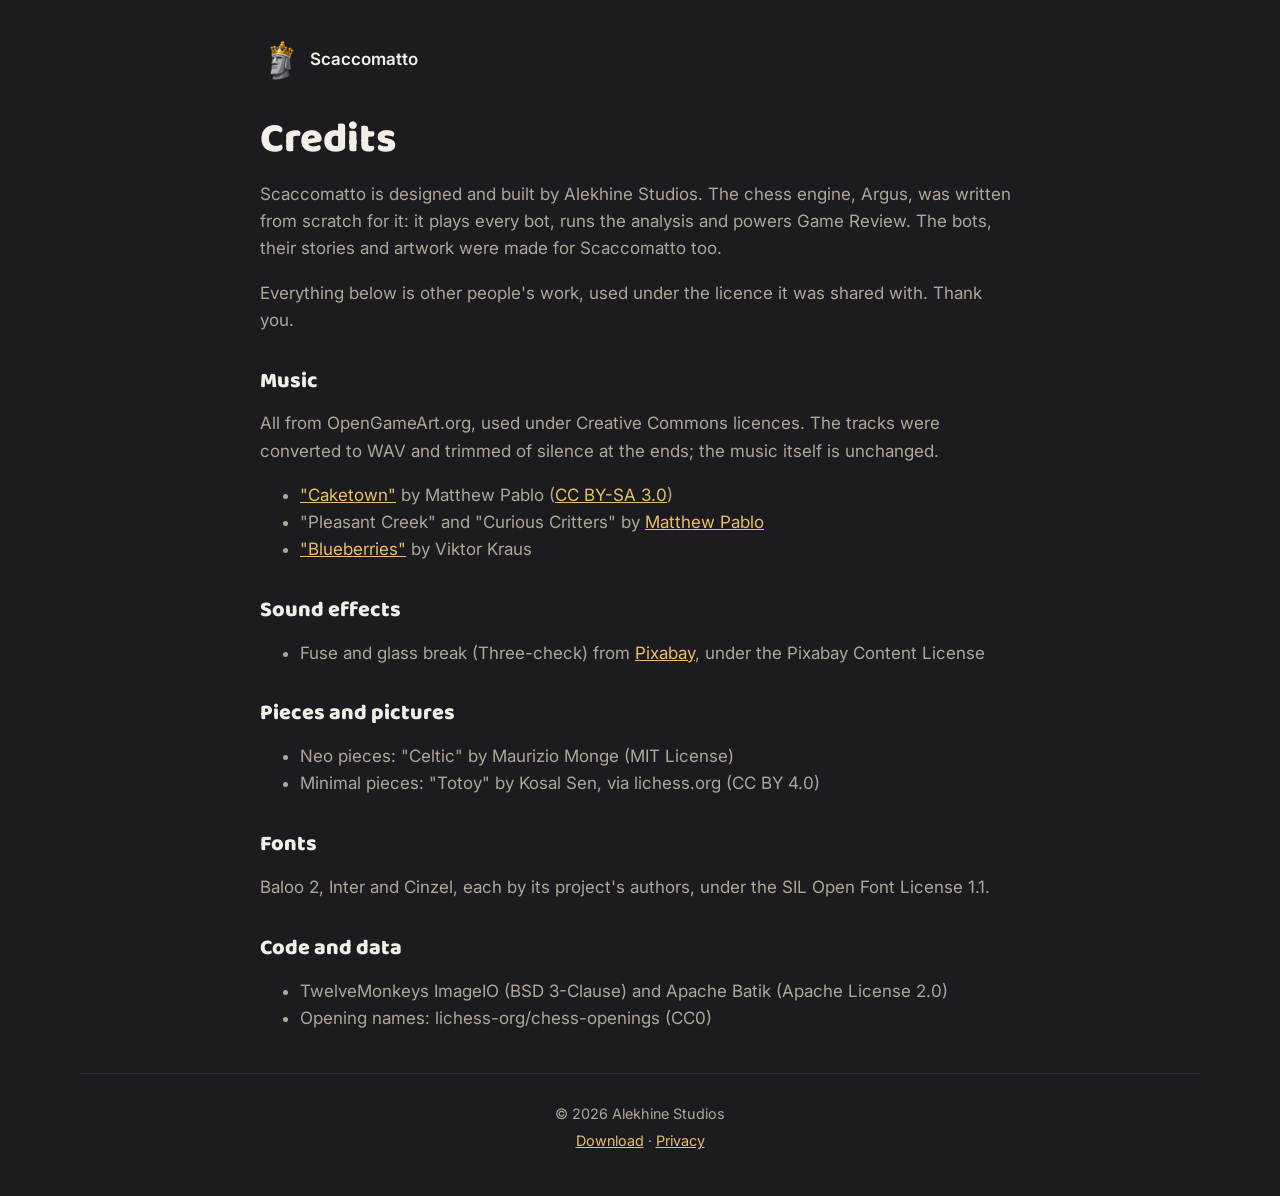
==== commit dccd14d6: "Back to the black and yellow download page" ====
--- a/credits.html
+++ b/credits.html
@@ -1,49 +1,40 @@
 <!doctype html>
-<html lang="en">
+<html lang="en" data-theme="dark">
 <head>
 <meta charset="utf-8">
 <meta name="viewport" content="width=device-width, initial-scale=1">
-<title>Credits – Scaccomatto Free</title>
+<title>Scaccomatto Free Credits</title>
 <link rel="icon" href="img/icon.png">
 <link rel="preconnect" href="https://fonts.googleapis.com">
 <link rel="preconnect" href="https://fonts.gstatic.com" crossorigin>
-<link href="https://fonts.googleapis.com/css2?family=Baloo+2:wght@600;700;800&family=Inter:wght@400;500;600&display=swap" rel="stylesheet">
+<link href="https://fonts.googleapis.com/css2?family=Baloo+2:wght@700;800&family=Inter:wght@400;500;600&display=swap" rel="stylesheet">
 <link rel="stylesheet" href="style.css">
 </head>
 <body>
+<div class="page">
+  <a class="back" href="index.html"><img src="img/icon.png" alt="" width="40" height="40">Scaccomatto</a>
 
-<nav class="topbar">
-  <a class="brand" href="index.html"><img src="img/icon.png" alt="" width="36" height="36">Scaccomatto Free</a>
-  <span class="topbar-links">
-    <a href="index.html">Download</a>
-    <a href="privacy.html">Privacy</a>
-  </span>
-</nav>
-
-<main class="page">
-  <h1 class="outlined">Credits</h1>
-
-  <p class="short">Scaccomatto is designed and built by Alekhine Studios. Its chess engine, Argus, was written from scratch for it. Argus plays every bot and runs the analysis board. The bots, their stories and their artwork were made for Scaccomatto too.</p>
-
-  <p>Everything below is other people's work, used under the licence it was shared with. Thank you all.</p>
+  <h1>Credits</h1>
+  <p>Scaccomatto is designed and built by Alekhine Studios. The chess engine, Argus, was written from scratch for it: it plays every bot, runs the analysis and powers Game Review. The bots, their stories and artwork were made for Scaccomatto too.</p>
+  <p>Everything below is other people's work, used under the licence it was shared with. Thank you.</p>
 
   <h2>Music</h2>
-  <p>All of it comes from OpenGameArt.org, under Creative Commons licences. The tracks were converted to WAV and had the silence trimmed off the ends. The music itself is unchanged.</p>
+  <p>All from OpenGameArt.org, used under Creative Commons licences. The tracks were converted to WAV and trimmed of silence at the ends; the music itself is unchanged.</p>
   <ul>
-    <li><a href="https://opengameart.org/content/caketown-cuteplayful">“Caketown”</a> by Matthew Pablo (<a href="https://creativecommons.org/licenses/by-sa/3.0/">CC BY-SA 3.0</a>)</li>
-    <li>“Pleasant Creek” and “Curious Critters” by <a href="https://opengameart.org/users/matthew-pablo">Matthew Pablo</a></li>
-    <li><a href="https://opengameart.org/content/blueberries">“Blueberries”</a> by Viktor Kraus</li>
+    <li><a href="https://opengameart.org/content/caketown-cuteplayful">"Caketown"</a> by Matthew Pablo (<a href="https://creativecommons.org/licenses/by-sa/3.0/">CC BY-SA 3.0</a>)</li>
+    <li>"Pleasant Creek" and "Curious Critters" by <a href="https://opengameart.org/users/matthew-pablo">Matthew Pablo</a></li>
+    <li><a href="https://opengameart.org/content/blueberries">"Blueberries"</a> by Viktor Kraus</li>
   </ul>
 
   <h2>Sound effects</h2>
   <ul>
-    <li>The fuse and the glass breaking in Three-check come from <a href="https://pixabay.com/sound-effects/">Pixabay</a>, under the Pixabay Content License.</li>
+    <li>Fuse and glass break (Three-check) from <a href="https://pixabay.com/sound-effects/">Pixabay</a>, under the Pixabay Content License</li>
   </ul>
 
-  <h2>Pieces</h2>
+  <h2>Pieces and pictures</h2>
   <ul>
-    <li>The Neo pieces are “Celtic” by Maurizio Monge (MIT License).</li>
-    <li>The Minimal pieces are “Totoy” by Kosal Sen, via lichess.org (CC BY 4.0).</li>
+    <li>Neo pieces: "Celtic" by Maurizio Monge (MIT License)</li>
+    <li>Minimal pieces: "Totoy" by Kosal Sen, via lichess.org (CC BY 4.0)</li>
   </ul>
 
   <h2>Fonts</h2>
@@ -52,13 +43,12 @@
   <h2>Code and data</h2>
   <ul>
     <li>TwelveMonkeys ImageIO (BSD 3-Clause) and Apache Batik (Apache License 2.0)</li>
-    <li>Opening names come from lichess-org/chess-openings (CC0).</li>
+    <li>Opening names: lichess-org/chess-openings (CC0)</li>
   </ul>
-</main>
-
-<footer class="site-footer">
-  <p class="footer-links"><a href="index.html">Download</a><a href="privacy.html">Privacy</a></p>
-  <p class="copy-line">© 2026 Alekhine Studios</p>
+</div>
+<footer>
+  <p>© 2026 Alekhine Studios</p>
+  <p><a href="index.html">Download</a> · <a href="privacy.html">Privacy</a></p>
 </footer>
 </body>
 </html>
--- a/style.css
+++ b/style.css
@@ -1,313 +1,135 @@
-/* Scaccomatto Free website
-   The look: the lid of a board game box. Thick dark outlines, hard shadows,
-   chunky outlined headings like the titles inside the game. */
-
 :root {
-  --table: #f6f5f0;        /* page background, same as the game's */
-  --check: #f6ead0;        /* the pale squares of the tablecloth pattern */
-  --paper: #ffffff;        /* cards and panels */
-  --text: #2a2016;
-  --muted: #6b5d4b;
-  --outline: #1e1710;      /* outlines on lettering, and hard shadows */
-  --edge: #1e1710;         /* thick borders around cards and buttons */
-  --gold: #d9a43a;
-  --gold-text: #8a6110;    /* gold that's dark enough to read as text */
-  --gold-soft: #fbefd4;
-  --purple: #75649a;       /* the frames around icons in the game */
-  --line: #e2d9c8;
+  --bg: #f4f1ea;
+  --bg-2: #ebe6db;
+  --card: #ffffff;
+  --ink: #1c160e;
+  --muted: #7a6c58;
+  --line: #e0d9cb;
+  --gold: #d6a034;
+  --gold-deep: #b1863a;
+  --shadow: 0 1px 2px rgba(25, 18, 10, .08), 0 8px 24px rgba(25, 18, 10, .10);
   --radius: 22px;
   color-scheme: light;
 }
 @media (prefers-color-scheme: dark) {
   :root:not([data-theme="light"]) {
-    --table: #1d1813; --check: #241e17; --paper: #2a231b; --text: #f3ecdf; --muted: #bcae98;
-    --outline: #0b0805; --edge: #7d6747; --gold-text: #e9bd62; --gold-soft: #3a2f1e; --line: #3c3226;
+    --bg: #1b1b20;
+    --bg-2: #232329;
+    --card: #26262d;
+    --ink: #f3efe7;
+    --muted: #b0a796;
+    --line: #34343c;
+    --gold: #e0ad45;
+    --gold-deep: #e9bf68;
+    --shadow: 0 1px 2px rgba(0, 0, 0, .3), 0 8px 24px rgba(0, 0, 0, .35);
     color-scheme: dark;
   }
 }
 :root[data-theme="dark"] {
-  --table: #1d1813; --check: #241e17; --paper: #2a231b; --text: #f3ecdf; --muted: #bcae98;
-  --outline: #0b0805; --edge: #7d6747; --gold-text: #e9bd62; --gold-soft: #3a2f1e; --line: #3c3226;
+  --bg: #1b1b20; --bg-2: #232329; --card: #26262d; --ink: #f3efe7; --muted: #b0a796;
+  --line: #34343c; --gold: #e0ad45; --gold-deep: #e9bf68;
+  --shadow: 0 1px 2px rgba(0, 0, 0, .3), 0 8px 24px rgba(0, 0, 0, .35);
   color-scheme: dark;
 }
 
 * { box-sizing: border-box; }
-html { -webkit-text-size-adjust: 100%; scroll-behavior: smooth; overflow-x: clip; }
-@media (prefers-reduced-motion: reduce) { html { scroll-behavior: auto; } }
+html { -webkit-text-size-adjust: 100%; }
 body {
   margin: 0;
-  background: var(--table);
-  color: var(--text);
-  font: 17px/1.65 Inter, system-ui, -apple-system, "Segoe UI", sans-serif;
+  background: var(--bg);
+  color: var(--ink);
+  font: 17px/1.6 Inter, system-ui, -apple-system, "Segoe UI", sans-serif;
 }
 img { max-width: 100%; height: auto; display: block; }
-a { color: var(--gold-text); text-underline-offset: 3px; }
-a:hover { color: var(--text); }
-:focus-visible { outline: 3px solid var(--gold); outline-offset: 3px; border-radius: 6px; }
-h1, h2, h3 { font-family: "Baloo 2", "Arial Rounded MT Bold", Inter, sans-serif; line-height: 1.1; margin: 0; }
+a { color: var(--gold-deep); }
+a:hover { color: var(--gold); }
+h1, h2, h3 { font-family: "Baloo 2", Inter, sans-serif; line-height: 1.15; margin: 0 0 .4em; }
+h2 { font-size: clamp(1.6rem, 3vw, 2.1rem); font-weight: 800; }
+h3 { font-size: 1.35rem; font-weight: 800; }
 code {
-  font: .9em ui-monospace, "DejaVu Sans Mono", Menlo, Consolas, monospace;
-  background: var(--table); border: 1.5px solid var(--line); border-radius: 7px; padding: .08em .4em;
+  font: .92em ui-monospace, SFMono-Regular, Menlo, Consolas, monospace;
+  background: var(--bg-2); border: 1px solid var(--line); border-radius: 6px; padding: .05em .35em;
+}
+code.block { display: inline-block; margin-top: .4em; padding: .45em .7em; word-break: break-all; }
+
+.hero, main, footer { width: min(1120px, 100% - 32px); margin-inline: auto; }
+
+.hero { text-align: center; padding: 56px 0 28px; }
+.wordmark { width: min(620px, 100%); margin: 0 auto; }
+.tagline { font: 800 clamp(1.3rem, 3vw, 1.7rem) "Baloo 2", sans-serif; margin: 10px 0 4px; }
+.lead { color: var(--muted); max-width: 600px; margin: 0 auto 28px; }
+
+.downloads { display: flex; gap: 14px; justify-content: center; flex-wrap: wrap; }
+.btn {
+  display: inline-flex; align-items: center; gap: 14px; text-decoration: none;
+  padding: 14px 24px 14px 20px; border-radius: 18px; min-width: 270px;
+  box-shadow: var(--shadow); transition: transform .15s ease, box-shadow .15s ease, background .15s ease;
+}
+.btn:hover { transform: translateY(-2px); }
+.btn:focus-visible { outline: 3px solid var(--gold); outline-offset: 3px; }
+.btn svg { width: 28px; height: 28px; fill: currentColor; flex: none; }
+.btn span { display: flex; flex-direction: column; text-align: left; line-height: 1.25; }
+.btn strong { font: 800 1.15rem "Baloo 2", sans-serif; }
+.btn small { font-size: .82rem; opacity: .85; }
+.btn-primary { background: var(--gold); color: #fff; }
+.btn-primary:hover { background: #c8922a; color: #fff; }
+.btn-secondary { background: var(--card); color: var(--ink); border: 1px solid var(--line); }
+.btn-secondary:hover { color: var(--ink); }
+.fineprint { color: var(--muted); font-size: .9rem; margin-top: 18px; }
+
+.showcase { margin: 24px 0 64px; }
+.showcase img, .features img, .gallery img {
+  border-radius: var(--radius); box-shadow: var(--shadow); border: 1px solid var(--line);
 }
 
-/* The game's title style: white letters with a thick dark outline */
-.outlined {
-  color: #fff;
-  font-weight: 800;
-  -webkit-text-stroke: .16em var(--outline);
-  paint-order: stroke fill;
-  letter-spacing: .01em;
-  text-shadow: 0 .09em 0 var(--outline);
+.features { display: grid; grid-template-columns: repeat(2, 1fr); gap: 40px 32px; margin-bottom: 56px; }
+.features article img { margin-bottom: 16px; }
+.features p { color: var(--muted); margin: 0; }
+
+.gallery { display: grid; grid-template-columns: repeat(4, 1fr); gap: 14px; margin-bottom: 72px; }
+.gallery img { border-radius: 14px; }
+
+.install { margin-bottom: 64px; }
+.cols { display: grid; grid-template-columns: 1fr 1fr; gap: 20px; }
+.card {
+  background: var(--card); border: 1px solid var(--line); border-radius: var(--radius);
+  padding: 22px 26px; box-shadow: var(--shadow);
+}
+.card ol { padding-left: 1.2em; margin: 0 0 12px; }
+.card li { margin-bottom: 8px; }
+.note { color: var(--muted); font-size: .9rem; margin: 0; }
+
+.faq { margin-bottom: 64px; max-width: 760px; }
+details {
+  background: var(--card); border: 1px solid var(--line); border-radius: 16px;
+  padding: 14px 20px; margin-bottom: 10px;
+}
+summary { cursor: pointer; font-weight: 600; }
+details p { color: var(--muted); margin: 10px 0 2px; }
+
+footer { border-top: 1px solid var(--line); padding: 24px 0 40px; color: var(--muted); font-size: .9rem; text-align: center; }
+footer p { margin: 4px 0; }
+
+/* plain text pages (privacy, credits) */
+.page { width: min(760px, 100% - 32px); margin: 0 auto; padding: 40px 0 24px; }
+.page .back { display: inline-flex; align-items: center; gap: 10px; text-decoration: none; color: var(--ink); font-weight: 600; }
+.page .back img { width: 40px; }
+.page h1 { font-size: clamp(2rem, 5vw, 2.6rem); font-weight: 800; margin-top: 28px; }
+.page h2 { font-size: 1.35rem; margin-top: 1.6em; }
+.page p, .page li { color: var(--muted); }
+.page .updated { font-size: .9rem; }
+
+@media (max-width: 820px) {
+  .features, .cols { grid-template-columns: 1fr; }
+  .gallery { grid-template-columns: 1fr 1fr; }
+  .btn { min-width: 0; width: 100%; }
 }
 
-/* ---------- top bar ---------- */
-.topbar {
-  width: min(1180px, 100% - 32px); margin: 0 auto; padding: 18px 0;
-  display: flex; align-items: center; justify-content: space-between; gap: 16px;
-}
-.brand { display: inline-flex; align-items: center; gap: 10px; font: 800 1.2rem "Baloo 2", sans-serif; color: var(--text); text-decoration: none; }
-.brand img { width: 36px; border-radius: 10px; }
-.topbar-links { display: flex; gap: 22px; font-weight: 600; font-size: .95rem; }
-.topbar-links a { color: var(--text); text-decoration: none; }
-.topbar-links a:hover { color: var(--gold-text); }
-
-/* ---------- hero: the box lid ---------- */
-.hero {
-  width: min(1180px, 100% - 32px); margin: 0 auto; padding: 36px 0 40px;
-  position: relative;
-}
-/* the tablecloth behind the lid */
-.hero::before {
-  content: ""; position: absolute; inset: 0 calc(50% - 50vw); z-index: -1;
-  background: repeating-conic-gradient(var(--check) 0 25%, transparent 0 50%) 0 0 / 64px 64px;
-  -webkit-mask-image: linear-gradient(#000 0, #000 45%, transparent 85%);
-          mask-image: linear-gradient(#000 0, #000 45%, transparent 85%);
-}
-.lid { position: relative; max-width: 1040px; margin: 64px auto 0; }
-.lid-art {
-  margin: 0; padding: 14px;
-  background: var(--paper);
-  border: 4px solid var(--edge); border-radius: 30px;
-  box-shadow: 12px 12px 0 var(--outline);
-  transform: rotate(-1.2deg);
-}
-.lid-art img { border-radius: 18px; border: 2.5px solid var(--edge); }
-.lid-wordmark {
-  position: absolute; z-index: 2; left: -18px; top: -92px;
-  width: min(440px, 52%);
-  filter: drop-shadow(5px 6px 0 var(--outline));
-  transform: rotate(-4deg);
-}
-.seal {
-  position: absolute; z-index: 2; right: -22px; top: -36px;
-  width: 128px; height: 128px; border-radius: 50%;
-  display: grid; place-items: center;
-  background: var(--gold); border: 4px solid var(--edge);
-  box-shadow: 5px 6px 0 var(--outline);
-  font: 800 2.2rem/1 "Baloo 2", sans-serif; color: #fff;
-  -webkit-text-stroke: .14em var(--outline); paint-order: stroke fill;
-  transform: rotate(12deg);
-  animation: stamp .55s cubic-bezier(.3, 1.6, .5, 1) .35s both;
-}
-/* dashed ring inside the seal, like a printed sticker */
-.seal::after { content: ""; position: absolute; inset: 8px; border-radius: 50%; border: 2px dashed rgba(30, 23, 16, .45); }
-@keyframes stamp {
-  from { transform: rotate(-20deg) scale(1.8); opacity: 0; }
-  to   { transform: rotate(12deg) scale(1); opacity: 1; }
-}
-@media (prefers-reduced-motion: reduce) { .seal { animation: none; } }
-.lid-caption { text-align: right; color: var(--muted); font-size: .92rem; margin: 22px 8px 0 0; font-style: italic; }
-
-.hero-text { text-align: center; margin-top: 46px; }
-.hero h1 { font-size: clamp(2.6rem, 7vw, 5rem); }
-.lead { max-width: 34em; margin: 18px auto 30px; font-size: 1.12rem; }
-
-.downloads { display: flex; gap: 18px; justify-content: center; flex-wrap: wrap; }
-.btn {
-  display: inline-flex; align-items: center; gap: 14px; text-decoration: none;
-  padding: 14px 26px 14px 20px; min-width: 290px;
-  border: 3px solid var(--edge); border-radius: 20px;
-  box-shadow: 0 6px 0 var(--outline);
-  color: var(--outline);
-  transition: transform .08s ease, box-shadow .08s ease;
-}
-.btn:hover { transform: translateY(-2px); box-shadow: 0 8px 0 var(--outline); color: var(--outline); }
-.btn:active { transform: translateY(6px); box-shadow: 0 0 0 var(--outline); }
-.btn svg { width: 30px; height: 30px; fill: currentColor; flex: none; }
-.btn span { display: flex; flex-direction: column; text-align: left; line-height: 1.2; }
-.btn strong { font: 800 1.25rem "Baloo 2", sans-serif; }
-.btn small { font-size: .82rem; font-weight: 500; opacity: .8; }
-.btn-gold { background: var(--gold); }
-.btn-white { background: #fff; }
-.fineprint { color: var(--muted); font-size: .92rem; margin: 22px auto 0; max-width: 40em; }
-
-/* ---------- shared section bits ---------- */
-main { width: min(1180px, 100% - 32px); margin: 0 auto; }
-main > section, .extras { margin-top: 110px; }
-.section-head { display: grid; grid-template-columns: auto 1fr; gap: 12px 48px; align-items: end; margin-bottom: 34px; }
-.section-head h2 { font-size: clamp(2.2rem, 5vw, 3.4rem); }
-.section-head p { margin: 0; max-width: 34em; color: var(--muted); }
-
-/* ---------- variants ---------- */
-.variant-grid {
-  list-style: none; margin: 0; padding: 0;
-  display: grid; grid-template-columns: repeat(4, 1fr); gap: 18px;
-}
-.variant-grid li {
-  background: var(--paper); border: 2.5px solid var(--edge); border-radius: 18px;
-  box-shadow: 4px 5px 0 var(--outline);
-  padding: 18px 18px 16px;
-}
-.variant-grid img { width: 64px; border: 3px solid var(--purple); border-radius: 12px; margin-bottom: 12px; }
-.variant-grid h3 { font-size: 1.3rem; font-weight: 800; }
-.variant-grid .ghost { background: transparent; border-style: dashed; box-shadow: none; }
-.variant-grid .ghost img { opacity: .6; }
-.badge {
-  display: inline-block; vertical-align: 3px; margin-left: 4px;
-  background: var(--gold); color: #fff; border-radius: 999px;
-  padding: 0 9px; font: 800 .75rem/1.7 "Baloo 2", sans-serif;
-}
-.variant-grid p { margin: 4px 0 0; color: var(--muted); font-size: .94rem; line-height: 1.45; }
-
-/* ---------- bots ---------- */
-.bot-row {
-  list-style: none; margin: 0; padding: 0;
-  display: grid; grid-template-columns: repeat(4, 1fr); gap: 22px;
-}
-.bot {
-  background: var(--paper); border: 3px solid var(--edge); border-radius: 22px;
-  box-shadow: 6px 7px 0 var(--outline);
-  padding: 22px 16px 20px; text-align: center;
-}
-/* laid down on the table, not quite straight */
-.bot:nth-child(1) { transform: rotate(-2deg); }
-.bot:nth-child(2) { transform: rotate(1.5deg) translateY(8px); }
-.bot:nth-child(3) { transform: rotate(-1deg); }
-.bot:nth-child(4) { transform: rotate(2.2deg) translateY(6px); }
-.bot img { width: 96px; margin: 0 auto 12px; border: 3px solid var(--purple); border-radius: 16px; }
-.bot h3 { font-size: 1.6rem; font-weight: 800; }
-.elo {
-  display: inline-block; margin-top: 6px; padding: 2px 12px; border-radius: 999px;
-  background: var(--gold-soft); color: var(--gold-text); font-weight: 700; font-size: .88rem;
-}
-.story {
-  margin: 56px auto 0; max-width: 40em; text-align: center;
-}
-.story p { font: 700 clamp(1.3rem, 2.6vw, 1.7rem)/1.35 "Baloo 2", sans-serif; margin: 0; }
-.story p::before { content: "“"; } .story p::after { content: "”"; }
-.story footer { margin-top: 10px; color: var(--muted); font-size: .95rem; }
-
-/* ---------- spectate + analysis ---------- */
-.duo { display: grid; grid-template-columns: 1fr 1fr; gap: 40px; }
-.duo img {
-  border: 3px solid var(--edge); border-radius: 20px; box-shadow: 7px 8px 0 var(--outline);
-  margin-bottom: 22px;
-}
-.duo h2 { font-size: 2rem; font-weight: 800; }
-.duo p { margin: 8px 0 0; color: var(--muted); }
-
-.extras { max-width: 38em; font-size: 1.1rem; }
-
-/* ---------- not in this box: an empty slot in the game tray ---------- */
-.tray {
-  border: 3px dashed var(--muted); border-radius: 28px;
-  padding: 34px 38px; max-width: 860px;
-  background: repeating-linear-gradient(-45deg, transparent 0 14px, rgba(138, 97, 16, .05) 14px 28px);
-}
-.tray h2 { font-size: 2rem; font-weight: 800; color: var(--muted); }
-.tray p { margin: 10px 0 0; max-width: 40em; }
-.tray .soon-line { display: flex; flex-wrap: wrap; gap: 10px; margin-top: 12px; }
-.soon {
-  display: inline-flex; align-items: center; gap: 8px;
-  background: var(--paper); border: 2px solid var(--edge); border-radius: 999px;
-  padding: 2px 6px 2px 14px; font-weight: 600; font-size: .95rem;
-}
-.soon::after {
-  content: "Soon"; background: var(--gold); color: #fff; border-radius: 999px;
-  padding: 0 9px; font: 800 .75rem/1.7 "Baloo 2", sans-serif;
-}
-
-/* ---------- install ---------- */
-.install h2 { font-size: clamp(2.2rem, 5vw, 3.4rem); margin-bottom: 30px; }
-.install-cols { display: grid; grid-template-columns: 1fr 1fr; gap: 26px; }
-.panel {
-  background: var(--paper); border: 3px solid var(--edge); border-radius: var(--radius);
-  box-shadow: 6px 7px 0 var(--outline); padding: 26px 30px; min-width: 0;
-}
-.panel h3 { font-size: 1.6rem; font-weight: 800; margin-bottom: 10px; }
-.panel ol { padding-left: 1.3em; margin: 0 0 16px; }
-.panel li { margin-bottom: 10px; }
-.panel li::marker { font: 800 1.05rem "Baloo 2", sans-serif; color: var(--gold-text); }
-.note { color: var(--muted); font-size: .9rem; margin: 0; }
-.cmd { display: flex; align-items: stretch; gap: 8px; margin-top: 8px; flex-wrap: wrap; }
-.cmd code { flex: 1 1 260px; min-width: 0; padding: .5em .7em; white-space: nowrap; overflow-x: auto; }
-.copy {
-  font: 700 .9rem "Baloo 2", sans-serif; cursor: pointer;
-  background: var(--gold); color: var(--outline);
-  border: 2px solid var(--edge); border-radius: 10px; padding: 0 14px;
-  box-shadow: 0 3px 0 var(--outline);
-}
-.copy:active { transform: translateY(3px); box-shadow: none; }
-
-/* ---------- questions ---------- */
-.faq { max-width: 800px; }
-.faq h2 { font-size: clamp(2.2rem, 5vw, 3.4rem); margin-bottom: 26px; }
-details {
-  background: var(--paper); border: 2.5px solid var(--edge); border-radius: 16px;
-  padding: 14px 22px; margin-bottom: 12px;
-}
-summary { cursor: pointer; font: 700 1.15rem "Baloo 2", sans-serif; list-style: none; display: flex; justify-content: space-between; gap: 12px; }
-summary::-webkit-details-marker { display: none; }
-summary::after { content: "+"; font-size: 1.5rem; line-height: 1; color: var(--gold-text); }
-details[open] summary::after { content: "–"; }
-details p { color: var(--muted); margin: 8px 0 4px; }
-
-/* ---------- footer ---------- */
-.site-footer {
-  width: min(1180px, 100% - 32px); margin: 120px auto 0; padding: 40px 0 48px;
-  border-top: 3px solid var(--edge); text-align: center; color: var(--muted); font-size: .95rem;
-}
-.site-footer img { width: 220px; margin: 0 auto 14px; }
-.site-footer p { margin: 6px 0; }
-.footer-links { display: flex; justify-content: center; gap: 24px; font-weight: 600; }
-.copy-line { font-size: .85rem; }
-
-/* ---------- plain pages (privacy, credits) ---------- */
-.page { width: min(760px, 100% - 32px); margin: 0 auto; padding: 20px 0 0; }
-.page h1 { font-size: clamp(2.6rem, 7vw, 4rem); margin: 30px 0 18px; }
-.page h2 { font-size: 1.55rem; font-weight: 800; margin: 2em 0 .4em; }
-.page p, .page li { color: var(--muted); }
-.page li { margin-bottom: 6px; }
-.page .updated { font-size: .9rem; }
-.page .short {
-  background: var(--paper); border: 3px solid var(--edge); border-radius: var(--radius);
-  box-shadow: 6px 7px 0 var(--outline); padding: 20px 24px; color: var(--text); font-size: 1.08rem;
-}
-
-/* ---------- smaller screens ---------- */
-@media (max-width: 960px) {
-  .variant-grid, .bot-row { grid-template-columns: repeat(2, 1fr); }
-  .section-head { grid-template-columns: 1fr; }
-}
-@media (max-width: 760px) {
-  .topbar-links { display: none; }
-  .duo, .install-cols { grid-template-columns: minmax(0, 1fr); }
-  .panel { padding: 22px 20px; }
-  .lid-art { padding: 8px; border-width: 3px; box-shadow: 7px 7px 0 var(--outline); border-radius: 22px; }
-  .lid-art img { border-radius: 14px; }
-  .lid { margin-top: 44px; }
-  .lid-wordmark { top: -46px; left: -6px; width: 62%; }
-  .seal { width: 84px; height: 84px; font-size: 1.45rem; right: -6px; top: -26px; border-width: 3px; }
-  .lid-caption { text-align: center; margin-right: 0; }
-  .btn { min-width: 0; width: 100%; }
-  main > section, .extras { margin-top: 80px; }
-  .tray { padding: 26px 22px; }
-}
-@media (max-width: 480px) {
-  .variant-grid { grid-template-columns: 1fr; gap: 12px; }
-  .variant-grid li { display: grid; grid-template-columns: 52px 1fr; gap: 0 14px; align-items: center; padding: 12px 14px; }
-  .variant-grid img { width: 52px; margin: 0; grid-row: span 2; border-width: 2.5px; }
-  .variant-grid p { margin: 0; }
-  .bot-row { gap: 16px; }
-  .bot img { width: 76px; }
-}
+/* the "full version" card stands out a little */
+.features article.full h2 { color: var(--gold-deep); }
+/* an odd number of features: the "full version" card takes the whole last row */
+.features article.full { grid-column: 1 / -1; display: grid; grid-template-columns: 1fr 1fr; gap: 0 32px; align-items: center; }
+.features article.full img { grid-row: span 2; margin-bottom: 0; }
+.features article.full h2 { align-self: end; }
+.features article.full p { align-self: start; }
+@media (max-width: 820px) { .features article.full { display: block; } .features article.full img { margin-bottom: 16px; } }
